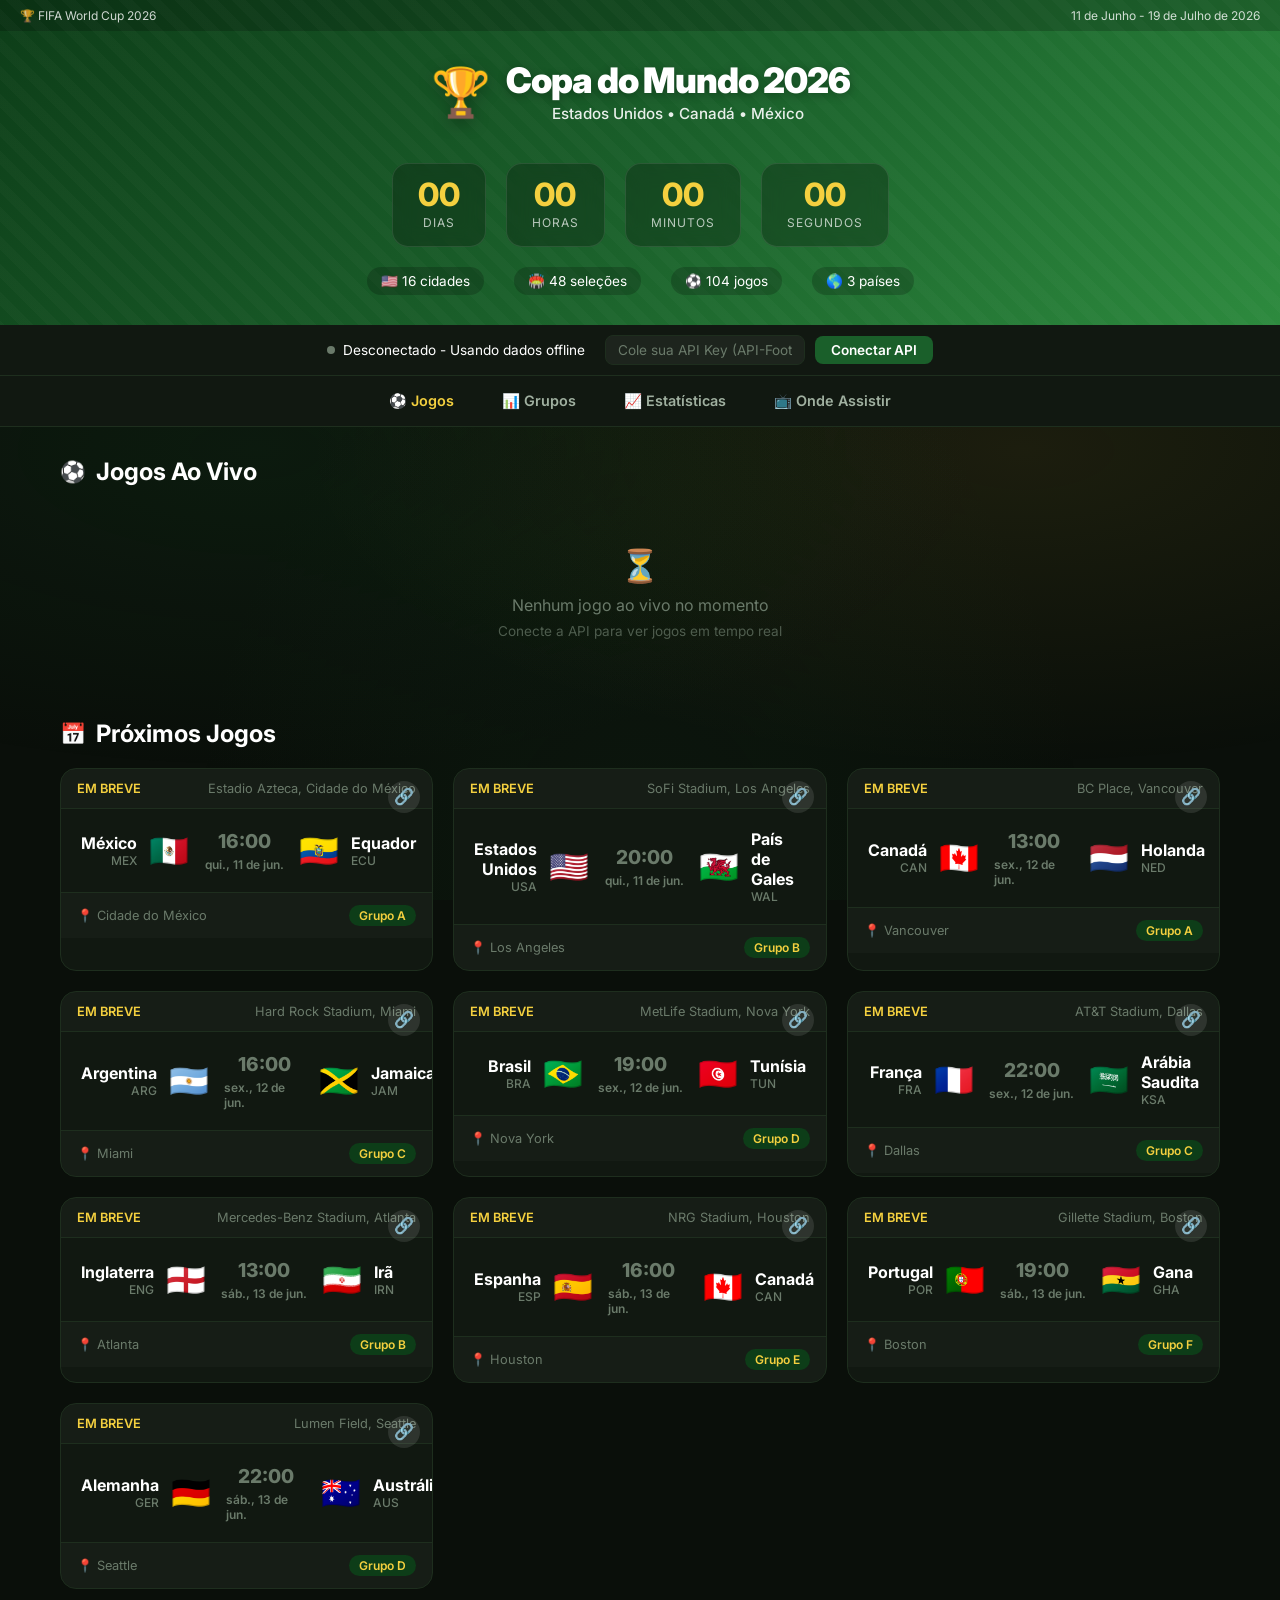
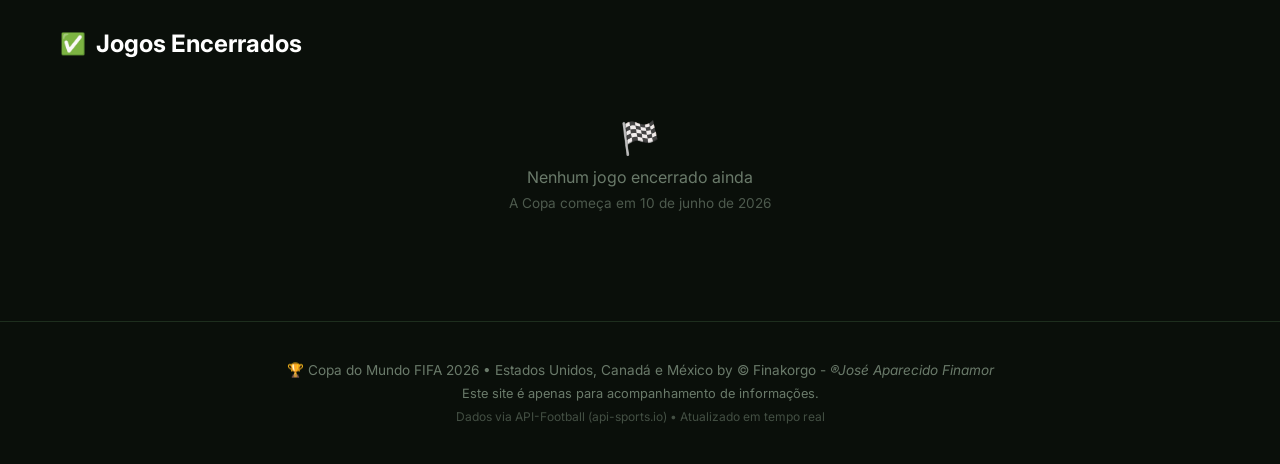
==== index.html @ 28d83dde "Fix footer copyright formatting in index.html" ====
<!DOCTYPE html>
<html lang="pt-BR">
<head>
    <meta charset="UTF-8">
    <meta name="viewport" content="width=device-width, initial-scale=1.0">
    <title>Copa do Mundo 2026 - Acompanhamento Ao Vivo</title>
    <meta name="description" content="Acompanhe a Copa do Mundo 2026 em tempo real. Placares, classificação, estatísticas e onde assistir.">
    <meta property="og:title" content="Copa do Mundo 2026 - Acompanhamento Ao Vivo">
    <meta property="og:description" content="Placares ao vivo, classificação e estatísticas da Copa 2026">
    <meta property="og:type" content="website">
    <link href="https://fonts.googleapis.com/css2?family=Inter:wght@300;400;500;600;700;800;900&display=swap" rel="stylesheet">
    <link href="css/custom.css" rel="stylesheet">
    
<base target="_blank">
</head>
<body>
    <div class="bg-pattern"></div>
    <header>
        <div class="header-top">
            <span>🏆 FIFA World Cup 2026</span>
            <span>11 de Junho - 19 de Julho de 2026</span>
        </div>
        <div class="header-main">
            <div class="logo-section">
                <div class="world-cup-badge">
                    <span class="trophy-icon">🏆</span>
                    <div class="title-group">
                        <h1>Copa do Mundo 2026</h1>
                        <div class="subtitle">Estados Unidos • Canadá • México</div>
                    </div>
                </div>
            </div>
            <div class="countdown-section" id="countdown">
                <div class="countdown-item"><span class="number" id="days">10</span><span class="label">Dias</span></div>
                <div class="countdown-item"><span class="number" id="hours">00</span><span class="label">Horas</span></div>
                <div class="countdown-item"><span class="number" id="minutes">00</span><span class="label">Minutos</span></div>
                <div class="countdown-item"><span class="number" id="seconds">00</span><span class="label">Segundos</span></div>
            </div>
            <div class="host-info">
                <span>🇺🇸 16 cidades</span><span>🏟️ 48 seleções</span><span>⚽ 104 jogos</span><span>🌎 3 países</span>
            </div>
        </div>
    </header>

    <div class="api-status-bar">
        <div class="status-indicator">
            <span class="status-dot" id="api-status-dot"></span>
            <span id="api-status-text">Desconectado - Usando dados offline</span>
        </div>
        <div style="display: flex; gap: 10px; align-items: center;">
            <input type="text" class="api-key-input" id="api-key-input" placeholder="Cole sua API Key (API-Football)">
            <button class="btn-connect" onclick="connectAPI()">Conectar API</button>
        </div>
        <span class="last-update" id="last-update"></span>
    </div>

    <nav class="nav-tabs">
        <button class="nav-tab active" onclick="showTab('jogos')">⚽ Jogos</button>
        <button class="nav-tab" onclick="showTab('grupos')">📊 Grupos</button>
        <button class="nav-tab" onclick="showTab('estatisticas')">📈 Estatísticas</button>
        <button class="nav-tab" onclick="showTab('onde-assistir')">📺 Onde Assistir</button>
    </nav>

    <main>
        <div id="jogos" class="tab-content active">
            <h2 class="section-title"><span class="icon">⚽</span> Jogos Ao Vivo</h2>
            <div class="matches-grid" id="matches-live"></div>
            <h2 class="section-title"><span class="icon">📅</span> Próximos Jogos</h2>
            <div class="matches-grid" id="matches-upcoming"></div>
            <h2 class="section-title"><span class="icon">✅</span> Jogos Encerrados</h2>
            <div class="matches-grid" id="matches-finished"></div>
        </div>
        <div id="grupos" class="tab-content">
            <h2 class="section-title"><span class="icon">📊</span> Classificação dos Grupos</h2>
            <div class="groups-grid" id="groups-container"></div>
        </div>
        <div id="estatisticas" class="tab-content">
            <h2 class="section-title"><span class="icon">📈</span> Estatísticas da Copa</h2>
            <div class="stats-grid" id="stats-container"></div>
        </div>
        <div id="onde-assistir" class="tab-content">
            <div class="broadcast-section">
                <div class="broadcast-title">📺 Onde Assistir a Copa 2026</div>
                <div class="broadcast-subtitle">Transmissões oficiais e licenciadas da FIFA World Cup 2026</div>
                <div class="broadcast-channels">
                    <div class="channel-badge"><span style="font-size:1.5rem">🇧🇷</span><div><div style="font-weight:700">Brasil</div><div style="font-size:0.8rem;opacity:0.7">Globo, Cazé TV, Sportv</div></div></div>
                    <div class="channel-badge"><span style="font-size:1.5rem">🇺🇸</span><div><div style="font-weight:700">Estados Unidos</div><div style="font-size:0.8rem;opacity:0.7">Fox Sports, Telemundo</div></div></div>
                    <div class="channel-badge"><span style="font-size:1.5rem">🇬🇧</span><div><div style="font-weight:700">Reino Unido</div><div style="font-size:0.8rem;opacity:0.7">BBC, ITV</div></div></div>
                    <div class="channel-badge"><span style="font-size:1.5rem">🇪🇸</span><div><div style="font-weight:700">Espanha</div><div style="font-size:0.8rem;opacity:0.7">RTVE, Mediapro</div></div></div>
                    <div class="channel-badge"><span style="font-size:1.5rem">🇩🇪</span><div><div style="font-weight:700">Alemanha</div><div style="font-size:0.8rem;opacity:0.7">ARD, ZDF, RTL</div></div></div>
                    <div class="channel-badge"><span style="font-size:1.5rem">🇫🇷</span><div><div style="font-weight:700">França</div><div style="font-size:0.8rem;opacity:0.7">TF1, beIN Sports</div></div></div>
                    <div class="channel-badge"><span style="font-size:1.5rem">🇦🇷</span><div><div style="font-weight:700">Argentina</div><div style="font-size:0.8rem;opacity:0.7">TyC Sports, TV Pública</div></div></div>
                    <div class="channel-badge"><span style="font-size:1.5rem">🇲🇽</span><div><div style="font-weight:700">México</div><div style="font-size:0.8rem;opacity:0.7">Televisa, TV Azteca</div></div></div>
                </div>
            </div>
            <div style="background: var(--bg-card); border: 1px solid var(--border); border-radius: 16px; padding: 24px; margin-bottom: 20px;">
                <h3 style="margin-bottom: 15px; color: var(--accent);">ℹ️ Informações Importantes</h3>
                <ul style="list-style: none; padding: 0; line-height: 2;">
                    <li>✅ <strong>Transmissões oficiais</strong> possuem os direitos exclusivos da FIFA</li>
                    <li>✅ <strong>Streaming gratuito</strong> disponível em alguns países via emissoras públicas</li>
                    <li>✅ <strong>FIFA+</strong> pode oferecer conteúdo complementar em algumas regiões</li>
                    <li>⚠️ <strong>Evite sites piratas</strong> - além de ilegal, pode conter malware</li>
                    <li>💡 <strong>VPN</strong> pode permitir acesso a transmissões gratuitas de outros países</li>
                </ul>
            </div>
        </div>
    </main>

    <div class="modal-overlay" id="share-modal">
        <div class="share-modal">
            <h3>🔗 Compartilhar Resultado</h3>
            <div class="match-preview" id="share-match-preview"></div>
            <div class="share-buttons">
                <a href="#" class="share-btn-social twitter" id="share-twitter" target="_blank"><span>🐦</span> Twitter/X</a>
                <a href="#" class="share-btn-social whatsapp" id="share-whatsapp" target="_blank"><span>💬</span> WhatsApp</a>
                <a href="#" class="share-btn-social facebook" id="share-facebook" target="_blank"><span>📘</span> Facebook</a>
                <a href="#" class="share-btn-social telegram" id="share-telegram" target="_blank"><span>✈️</span> Telegram</a>
                <button class="share-btn-social copy" onclick="copyToClipboard()"><span>📋</span> Copiar Link</button>
                <button class="share-btn-social copy" onclick="copyTextResult()"><span>📝</span> Copiar Texto</button>
            </div>
            <div class="copy-feedback" id="copy-feedback">✅ Copiado para a área de transferência!</div>
            <button class="close-btn" onclick="closeShareModal()">Fechar</button>
        </div>
    </div>

    <div class="toast" id="toast"></div>

    <footer>
        <p>🏆 Copa do Mundo FIFA 2026 • Estados Unidos, Canadá e México by &copy; Finakorgo -<em> &reg;José Aparecido Finamor</em></p>
        <p style="margin-top: 8px; font-size: 0.8rem;">Este site é apenas para acompanhamento de informações.</p>
        <p style="margin-top: 8px; font-size: 0.75rem; opacity: 0.6;">Dados via API-Football (api-sports.io) • Atualizado em tempo real</p>
    </footer>
    <script src="app/index.js"></script>
---- css/custom.css ----
/* Custom css ==^.^== created by José Aparecido Finamor - 01/06/2026*/
        * { margin: 0; padding: 0; box-sizing: border-box; }
        :root {
            --primary: #1a5f2a; --primary-light: #2d8a3e; --primary-dark: #0d3d18;
            --accent: #f4d03f; --accent-dark: #d4ac0d; --bg-dark: #0a0f0a;
            --bg-card: #111811; --bg-card-hover: #1a221a; --text-primary: #ffffff;
            --text-secondary: #a0b0a0; --text-muted: #6a7a6a; --border: #1e2e1e;
            --live: #e74c3c; --live-pulse: rgba(231,76,60,0.3); --success: #2ecc71;
        }
        body { font-family: 'Inter', sans-serif; background: var(--bg-dark); color: var(--text-primary); min-height: 100vh; overflow-x: hidden; }
        .bg-pattern { position: fixed; top: 0; left: 0; width: 100%; height: 100%; background: radial-gradient(ellipse at 20% 50%, rgba(26,95,42,0.15) 0%, transparent 50%), radial-gradient(ellipse at 80% 50%, rgba(244,208,63,0.08) 0%, transparent 50%), radial-gradient(ellipse at 50% 100%, rgba(26,95,42,0.1) 0%, transparent 50%); pointer-events: none; z-index: 0; }
        header { position: relative; z-index: 10; background: linear-gradient(135deg, var(--primary-dark) 0%, var(--primary) 50%, var(--primary-light) 100%); padding: 0; overflow: hidden; }
        .header-top { background: rgba(0,0,0,0.2); padding: 8px 20px; display: flex; justify-content: space-between; align-items: center; font-size: 12px; color: rgba(255,255,255,0.8); }
        .header-main { padding: 30px 20px; text-align: center; position: relative; }
        .header-main::before { content: ''; position: absolute; top: -50%; left: -50%; width: 200%; height: 200%; background: repeating-linear-gradient(45deg, transparent, transparent 10px, rgba(255,255,255,0.02) 10px, rgba(255,255,255,0.02) 20px); animation: slide 20s linear infinite; }
        @keyframes slide { 0% { transform: translate(0,0); } 100% { transform: translate(50px,50px); } }
        .logo-section { position: relative; z-index: 2; }
        .world-cup-badge { display: inline-flex; align-items: center; gap: 15px; margin-bottom: 15px; }
        .trophy-icon { font-size: 48px; filter: drop-shadow(0 4px 8px rgba(0,0,0,0.3)); }
        .title-group h1 { font-size: 2.2rem; font-weight: 900; letter-spacing: -1px; text-shadow: 0 2px 10px rgba(0,0,0,0.3); line-height: 1.1; }
        .title-group .subtitle { font-size: 0.95rem; font-weight: 500; opacity: 0.9; margin-top: 4px; }
        .countdown-section { position: relative; z-index: 2; margin-top: 25px; display: flex; justify-content: center; gap: 20px; flex-wrap: wrap; }
        .countdown-item { background: rgba(0,0,0,0.25); backdrop-filter: blur(10px); border: 1px solid rgba(255,255,255,0.1); border-radius: 16px; padding: 15px 25px; min-width: 80px; text-align: center; }
        .countdown-item .number { font-size: 2rem; font-weight: 800; color: var(--accent); display: block; line-height: 1; }
        .countdown-item .label { font-size: 0.75rem; text-transform: uppercase; letter-spacing: 1px; opacity: 0.7; margin-top: 5px; }
        .host-info { position: relative; z-index: 2; margin-top: 20px; display: flex; justify-content: center; gap: 30px; flex-wrap: wrap; font-size: 0.85rem; }
        .host-info span { display: flex; align-items: center; gap: 6px; background: rgba(0,0,0,0.2); padding: 6px 14px; border-radius: 20px; }
        .api-status-bar { position: relative; z-index: 10; background: var(--bg-card); border-bottom: 1px solid var(--border); padding: 10px 20px; display: flex; justify-content: center; align-items: center; gap: 20px; flex-wrap: wrap; font-size: 0.85rem; }
        .api-status-bar .status-indicator { display: flex; align-items: center; gap: 8px; }
        .api-status-bar .status-dot { width: 8px; height: 8px; border-radius: 50%; background: var(--text-muted); transition: all 0.3s ease; }
        .api-status-bar .status-dot.connected { background: var(--success); animation: pulse 2s infinite; }
        .api-status-bar .status-dot.error { background: var(--live); }
        .api-status-bar .api-key-input { background: rgba(255,255,255,0.05); border: 1px solid var(--border); border-radius: 8px; padding: 6px 12px; color: var(--text-primary); font-family: inherit; font-size: 0.85rem; width: 200px; outline: none; }
        .api-status-bar .api-key-input::placeholder { color: var(--text-muted); }
        .api-status-bar .btn-connect { background: var(--primary); border: none; border-radius: 8px; padding: 6px 16px; color: white; font-family: inherit; font-weight: 600; font-size: 0.85rem; cursor: pointer; transition: all 0.3s ease; }
        .api-status-bar .btn-connect:hover { background: var(--primary-light); }
        .api-status-bar .last-update { color: var(--text-muted); font-size: 0.8rem; }
        .nav-tabs { position: relative; z-index: 10; display: flex; justify-content: center; gap: 0; background: var(--bg-card); border-bottom: 1px solid var(--border); padding: 0 20px; overflow-x: auto; -webkit-overflow-scrolling: touch; }
        .nav-tab { padding: 16px 24px; cursor: pointer; font-weight: 600; font-size: 0.9rem; color: var(--text-secondary); border-bottom: 3px solid transparent; transition: all 0.3s ease; white-space: nowrap; background: none; border: none; font-family: inherit; }
        .nav-tab:hover { color: var(--text-primary); background: rgba(255,255,255,0.03); }
        .nav-tab.active { color: var(--accent); border-bottom-color: var(--accent); }
        main { position: relative; z-index: 5; max-width: 1200px; margin: 0 auto; padding: 30px 20px; }
        .section-title { font-size: 1.5rem; font-weight: 700; margin-bottom: 20px; display: flex; align-items: center; gap: 10px; }
        .section-title .icon { font-size: 1.3rem; }
        .matches-grid { display: grid; grid-template-columns: repeat(auto-fill, minmax(350px, 1fr)); gap: 20px; margin-bottom: 40px; }
        .match-card { background: var(--bg-card); border: 1px solid var(--border); border-radius: 16px; overflow: hidden; transition: all 0.3s ease; position: relative; }
        .match-card:hover { transform: translateY(-3px); border-color: var(--primary-light); box-shadow: 0 10px 40px rgba(26,95,42,0.15); }
        .match-card .share-btn { position: absolute; top: 12px; right: 12px; background: rgba(255,255,255,0.1); border: none; border-radius: 50%; width: 32px; height: 32px; display: flex; align-items: center; justify-content: center; cursor: pointer; color: var(--text-secondary); font-size: 1rem; transition: all 0.3s ease; z-index: 5; }
        .match-card .share-btn:hover { background: var(--primary); color: white; transform: scale(1.1); }
        .match-header { padding: 12px 16px; background: rgba(255,255,255,0.02); border-bottom: 1px solid var(--border); display: flex; justify-content: space-between; align-items: center; font-size: 0.8rem; }
        .match-status { display: flex; align-items: center; gap: 6px; font-weight: 600; }
        .status-live { color: var(--live); }
        .status-live .pulse { width: 8px; height: 8px; background: var(--live); border-radius: 50%; animation: pulse 2s infinite; }
        @keyframes pulse { 0%,100% { opacity: 1; transform: scale(1); box-shadow: 0 0 0 0 var(--live-pulse); } 50% { opacity: 0.7; transform: scale(1.1); box-shadow: 0 0 0 8px transparent; } }
        .status-finished { color: var(--text-muted); }
        .status-upcoming { color: var(--accent); }
        .match-time { color: var(--text-muted); }
        .match-body { padding: 20px; }
        .teams-row { display: flex; align-items: center; justify-content: space-between; gap: 15px; }
        .team { display: flex; align-items: center; gap: 12px; flex: 1; }
        .team.home { justify-content: flex-end; text-align: right; }
        .team.away { justify-content: flex-start; text-align: left; }
        .team-info { display: flex; flex-direction: column; }
        .team-name { font-weight: 700; font-size: 1rem; }
        .team-code { font-size: 0.75rem; color: var(--text-muted); font-weight: 500; }
        .score-section { display: flex; flex-direction: column; align-items: center; min-width: 80px; }
        .score-display { display: flex; align-items: center; gap: 8px; font-size: 1.8rem; font-weight: 800; }
        .score-divider { color: var(--text-muted); font-weight: 400; }
        .match-minute { font-size: 0.75rem; color: var(--live); font-weight: 600; margin-top: 4px; }
        .match-footer { padding: 12px 16px; background: rgba(255,255,255,0.02); border-top: 1px solid var(--border); display: flex; justify-content: space-between; align-items: center; font-size: 0.8rem; color: var(--text-muted); }
        .match-venue { display: flex; align-items: center; gap: 5px; }
        .match-group { background: var(--primary-dark); padding: 3px 10px; border-radius: 12px; font-size: 0.75rem; font-weight: 600; color: var(--accent); }
        .modal-overlay { position: fixed; top: 0; left: 0; width: 100%; height: 100%; background: rgba(0,0,0,0.7); backdrop-filter: blur(5px); z-index: 1000; display: none; align-items: center; justify-content: center; opacity: 0; transition: opacity 0.3s ease; }
        .modal-overlay.active { display: flex; opacity: 1; }
        .share-modal { background: var(--bg-card); border: 1px solid var(--border); border-radius: 20px; padding: 30px; max-width: 450px; width: 90%; transform: scale(0.9); transition: transform 0.3s ease; }
        .modal-overlay.active .share-modal { transform: scale(1); }
        .share-modal h3 { font-size: 1.3rem; margin-bottom: 8px; text-align: center; }
        .share-modal .match-preview { background: rgba(255,255,255,0.03); border-radius: 12px; padding: 16px; margin: 20px 0; text-align: center; font-size: 1.1rem; font-weight: 600; }
        .share-buttons { display: grid; grid-template-columns: repeat(2, 1fr); gap: 12px; margin-bottom: 20px; }
        .share-btn-social { display: flex; align-items: center; justify-content: center; gap: 10px; padding: 14px 16px; border-radius: 12px; border: 1px solid var(--border); background: rgba(255,255,255,0.03); color: var(--text-primary); font-family: inherit; font-weight: 600; font-size: 0.9rem; cursor: pointer; transition: all 0.3s ease; text-decoration: none; }
        .share-btn-social:hover { background: rgba(255,255,255,0.08); transform: translateY(-2px); }
        .share-btn-social.twitter { border-color: #1da1f2; color: #1da1f2; } .share-btn-social.twitter:hover { background: rgba(29,161,242,0.1); }
        .share-btn-social.whatsapp { border-color: #25d366; color: #25d366; } .share-btn-social.whatsapp:hover { background: rgba(37,211,102,0.1); }
        .share-btn-social.facebook { border-color: #4267B2; color: #4267B2; } .share-btn-social.facebook:hover { background: rgba(66,103,178,0.1); }
        .share-btn-social.telegram { border-color: #0088cc; color: #0088cc; } .share-btn-social.telegram:hover { background: rgba(0,136,204,0.1); }
        .share-btn-social.copy { border-color: var(--accent); color: var(--accent); } .share-btn-social.copy:hover { background: rgba(244,208,63,0.1); }
        .share-modal .close-btn { width: 100%; padding: 12px; background: var(--border); border: none; border-radius: 10px; color: var(--text-secondary); font-family: inherit; font-weight: 600; cursor: pointer; transition: all 0.3s ease; }
        .share-modal .close-btn:hover { background: var(--primary-dark); color: var(--text-primary); }
        .copy-feedback { text-align: center; color: var(--success); font-size: 0.85rem; margin-top: 8px; opacity: 0; transition: opacity 0.3s ease; }
        .copy-feedback.show { opacity: 1; }
        .groups-grid { display: grid; grid-template-columns: repeat(auto-fill, minmax(300px, 1fr)); gap: 20px; margin-bottom: 40px; }
        .group-card { background: var(--bg-card); border: 1px solid var(--border); border-radius: 16px; overflow: hidden; }
        .group-header { padding: 16px 20px; background: linear-gradient(135deg, var(--primary-dark), var(--primary)); font-weight: 700; font-size: 1.1rem; display: flex; justify-content: space-between; align-items: center; }
        .group-table { width: 100%; border-collapse: collapse; }
        .group-table th { padding: 12px 8px; font-size: 0.75rem; font-weight: 600; color: var(--text-muted); text-transform: uppercase; letter-spacing: 0.5px; border-bottom: 1px solid var(--border); text-align: center; }
        .group-table th:first-child { text-align: left; padding-left: 16px; }
        .group-table td { padding: 12px 8px; font-size: 0.9rem; border-bottom: 1px solid rgba(255,255,255,0.03); text-align: center; }
        .group-table td:first-child { text-align: left; padding-left: 16px; display: flex; align-items: center; gap: 10px; }
        .group-table tr:hover { background: rgba(255,255,255,0.02); }
        .group-table .position { width: 24px; height: 24px; border-radius: 50%; display: flex; align-items: center; justify-content: center; font-size: 0.75rem; font-weight: 700; flex-shrink: 0; }
        .pos-1 { background: rgba(244,208,63,0.2); color: var(--accent); } .pos-2 { background: rgba(244,208,63,0.1); color: var(--accent); } .pos-3 { background: rgba(255,255,255,0.05); color: var(--text-secondary); } .pos-4 { background: rgba(255,255,255,0.05); color: var(--text-secondary); }
        .points { font-weight: 800; color: var(--accent); }
        .stats-grid { display: grid; grid-template-columns: repeat(auto-fill, minmax(250px, 1fr)); gap: 20px; margin-bottom: 40px; }
        .stat-card { background: var(--bg-card); border: 1px solid var(--border); border-radius: 16px; padding: 24px; transition: all 0.3s ease; }
        .stat-card:hover { border-color: var(--primary-light); }
        .stat-header { display: flex; justify-content: space-between; align-items: center; margin-bottom: 20px; }
        .stat-title { font-size: 0.85rem; font-weight: 600; color: var(--text-secondary); text-transform: uppercase; letter-spacing: 1px; }
        .stat-icon { font-size: 1.5rem; }
        .stat-list { display: flex; flex-direction: column; gap: 12px; }
        .stat-item { display: flex; align-items: center; gap: 12px; padding: 8px 0; border-bottom: 1px solid rgba(255,255,255,0.03); }
        .stat-item:last-child { border-bottom: none; }
        .stat-rank { width: 28px; height: 28px; border-radius: 50%; background: var(--primary-dark); display: flex; align-items: center; justify-content: center; font-size: 0.8rem; font-weight: 700; color: var(--accent); flex-shrink: 0; }
        .stat-player { flex: 1; }
        .stat-player-name { font-weight: 600; font-size: 0.95rem; }
        .stat-player-team { font-size: 0.75rem; color: var(--text-muted); }
        .stat-value { font-weight: 800; font-size: 1.1rem; color: var(--accent); }
        .broadcast-section { background: linear-gradient(135deg, var(--primary-dark), var(--primary)); border-radius: 16px; padding: 30px; margin-bottom: 40px; text-align: center; }
        .broadcast-title { font-size: 1.3rem; font-weight: 700; margin-bottom: 10px; }
        .broadcast-subtitle { font-size: 0.9rem; opacity: 0.8; margin-bottom: 25px; }
        .broadcast-channels { display: flex; justify-content: center; gap: 20px; flex-wrap: wrap; }
        .channel-badge { background: rgba(0,0,0,0.3); backdrop-filter: blur(10px); border: 1px solid rgba(255,255,255,0.1); border-radius: 12px; padding: 12px 24px; display: flex; align-items: center; gap: 10px; font-weight: 600; transition: all 0.3s ease; }
        .channel-badge:hover { background: rgba(0,0,0,0.4); transform: translateY(-2px); }
        footer { position: relative; z-index: 5; text-align: center; padding: 40px 20px; border-top: 1px solid var(--border); color: var(--text-muted); font-size: 0.85rem; }
        .tab-content { display: none; } .tab-content.active { display: block; animation: fadeIn 0.4s ease; }
        @keyframes fadeIn { from { opacity: 0; transform: translateY(10px); } to { opacity: 1; transform: translateY(0); } }
        .toast { position: fixed; bottom: 30px; left: 50%; transform: translateX(-50%) translateY(100px); background: var(--primary-dark); border: 1px solid var(--primary-light); border-radius: 12px; padding: 14px 24px; color: white; font-weight: 600; font-size: 0.9rem; z-index: 2000; opacity: 0; transition: all 0.4s ease; box-shadow: 0 10px 40px rgba(0,0,0,0.4); }
        .toast.show { transform: translateX(-50%) translateY(0); opacity: 1; }
        @media (max-width: 768px) { .title-group h1 { font-size: 1.5rem; } .countdown-item { padding: 10px 18px; min-width: 65px; } .countdown-item .number { font-size: 1.5rem; } .matches-grid, .groups-grid, .stats-grid { grid-template-columns: 1fr; } .nav-tab { padding: 12px 16px; font-size: 0.85rem; } .score-display { font-size: 1.4rem; } .share-buttons { grid-template-columns: 1fr; } .api-status-bar { flex-direction: column; gap: 10px; } }
        ::-webkit-scrollbar { width: 8px; height: 8px; } ::-webkit-scrollbar-track { background: var(--bg-dark); } ::-webkit-scrollbar-thumb { background: var(--primary); border-radius: 4px; } ::-webkit-scrollbar-thumb:hover { background: var(--primary-light); }
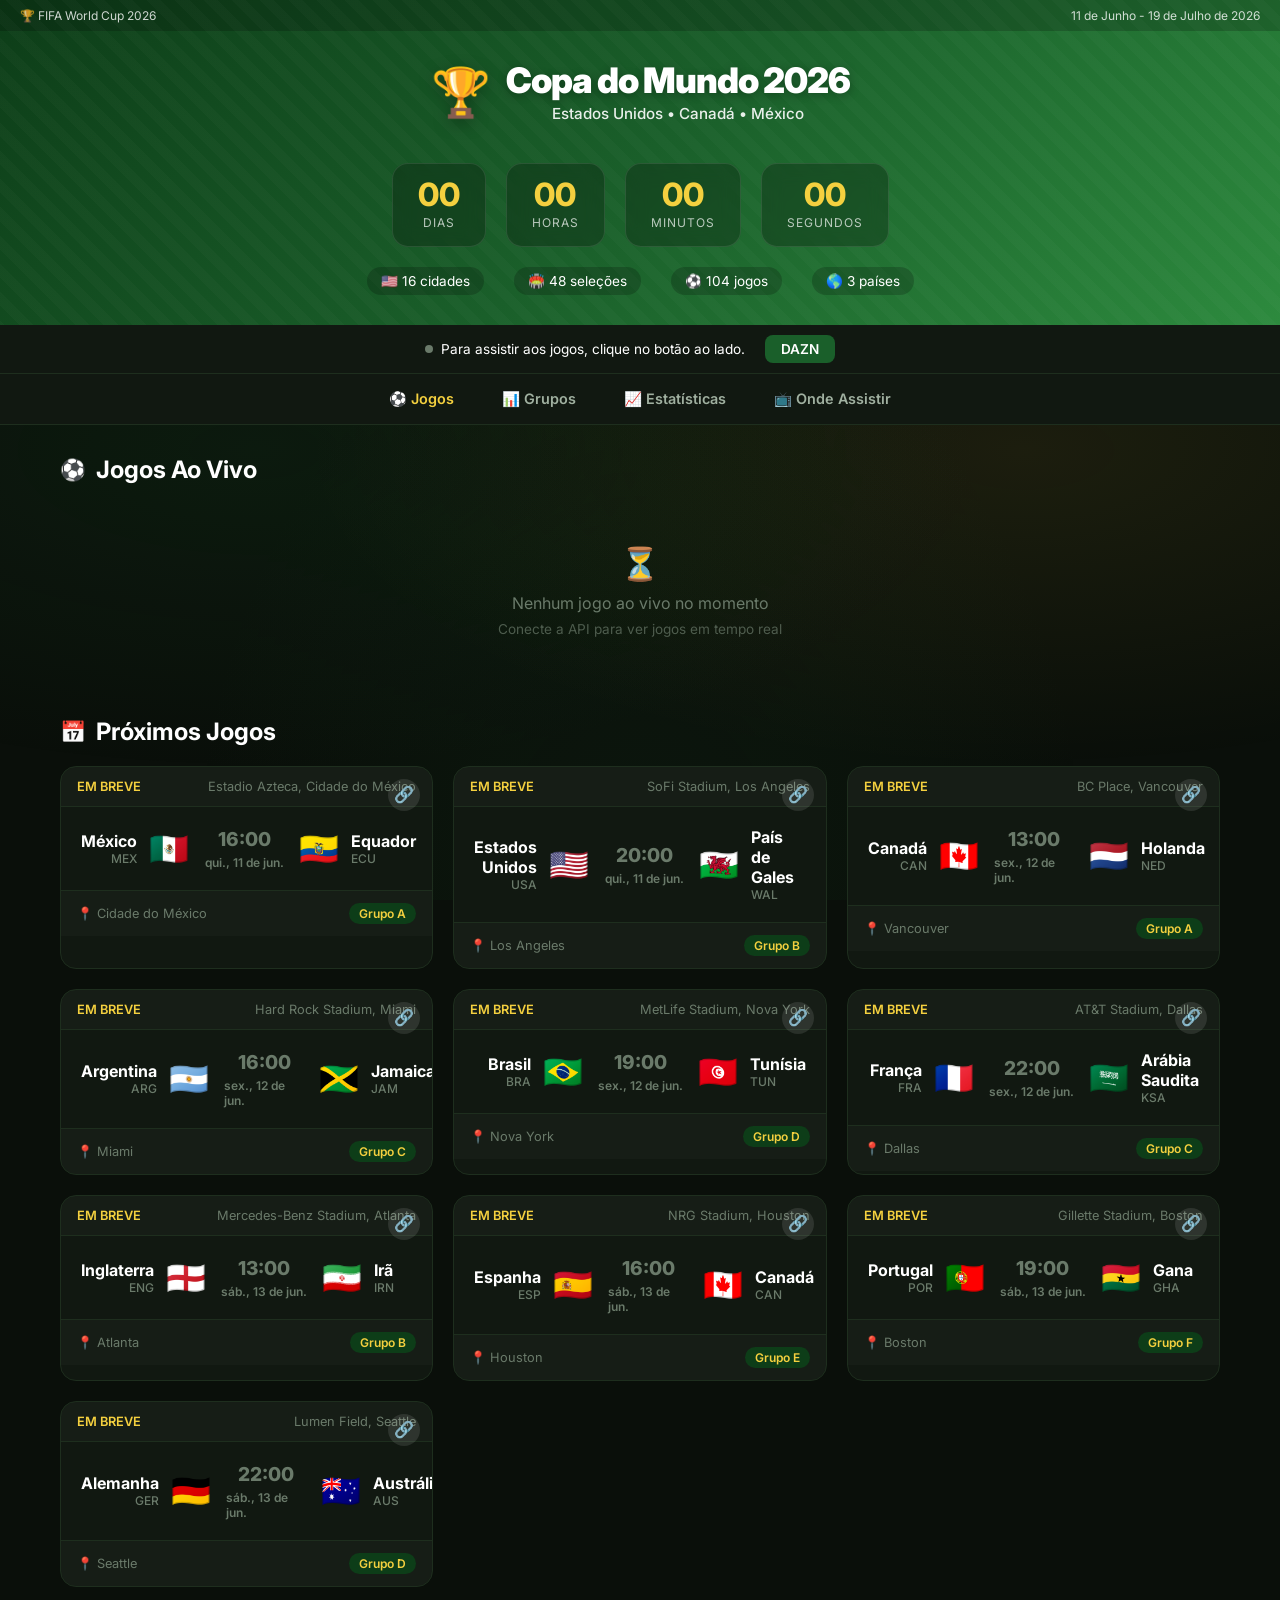
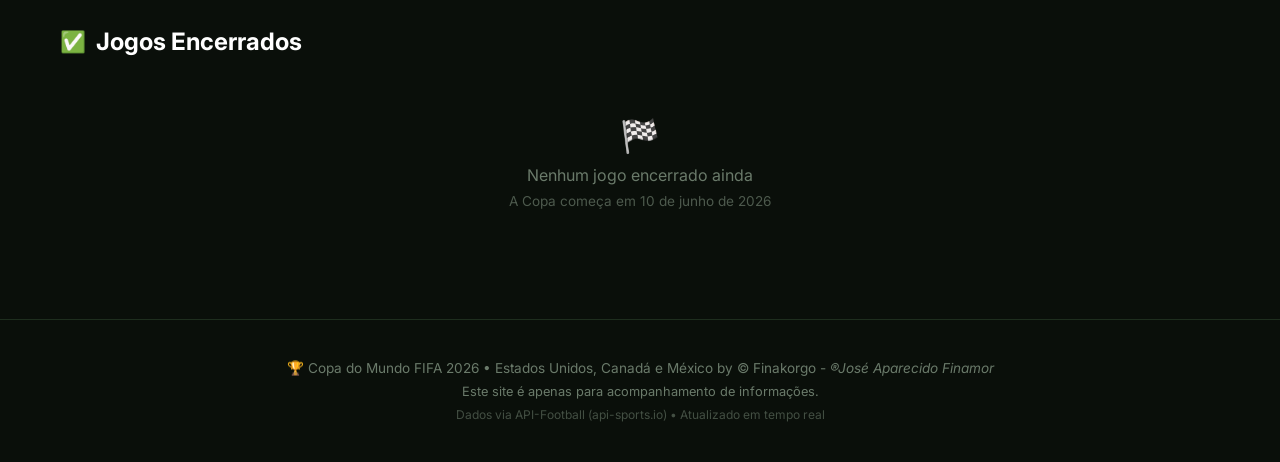
==== commit 34555e3e: "Update API status message and button in index.html" ====
--- a/index.html
+++ b/index.html
@@ -3,13 +3,27 @@
 <head>
     <meta charset="UTF-8">
     <meta name="viewport" content="width=device-width, initial-scale=1.0">
-    <title>Copa do Mundo 2026 - Acompanhamento Ao Vivo</title>
+    <title>🏆Copa do Mundo 2026 - Acompanhamento Ao Vivo</title>
     <meta name="description" content="Acompanhe a Copa do Mundo 2026 em tempo real. Placares, classificação, estatísticas e onde assistir.">
     <meta property="og:title" content="Copa do Mundo 2026 - Acompanhamento Ao Vivo">
     <meta property="og:description" content="Placares ao vivo, classificação e estatísticas da Copa 2026">
     <meta property="og:type" content="website">
     <link href="https://fonts.googleapis.com/css2?family=Inter:wght@300;400;500;600;700;800;900&display=swap" rel="stylesheet">
     <link href="css/custom.css" rel="stylesheet">
+    <script type="application/ld+json">
+   {
+     "@context": "https://schema.org",
+     "@type": "WebPage",
+     "author": {
+     "@type": "Person",
+     "name": "José Aparecido Finamor"
+    },
+      "copyrightHolder": {
+      "@type": "Finakorgo Co",
+      "name": "copa"
+    }
+    }
+    </script> 
     
 <base target="_blank">
 </head>
@@ -45,11 +59,10 @@
     <div class="api-status-bar">
         <div class="status-indicator">
             <span class="status-dot" id="api-status-dot"></span>
-            <span id="api-status-text">Desconectado - Usando dados offline</span>
+            <span id="api-status-text">Para assistir aos jogos, clique no botão ao lado.</span>
         </div>
-        <div style="display: flex; gap: 10px; align-items: center;">
-            <input type="text" class="api-key-input" id="api-key-input" placeholder="Cole sua API Key (API-Football)">
-            <button class="btn-connect" onclick="connectAPI()">Conectar API</button>
+        <div style="display: flex; gap: 10px; align-items: center;">            
+            <button class="btn-connect" onclick="connectAPI()">DAZN</button>
         </div>
         <span class="last-update" id="last-update"></span>
     </div>
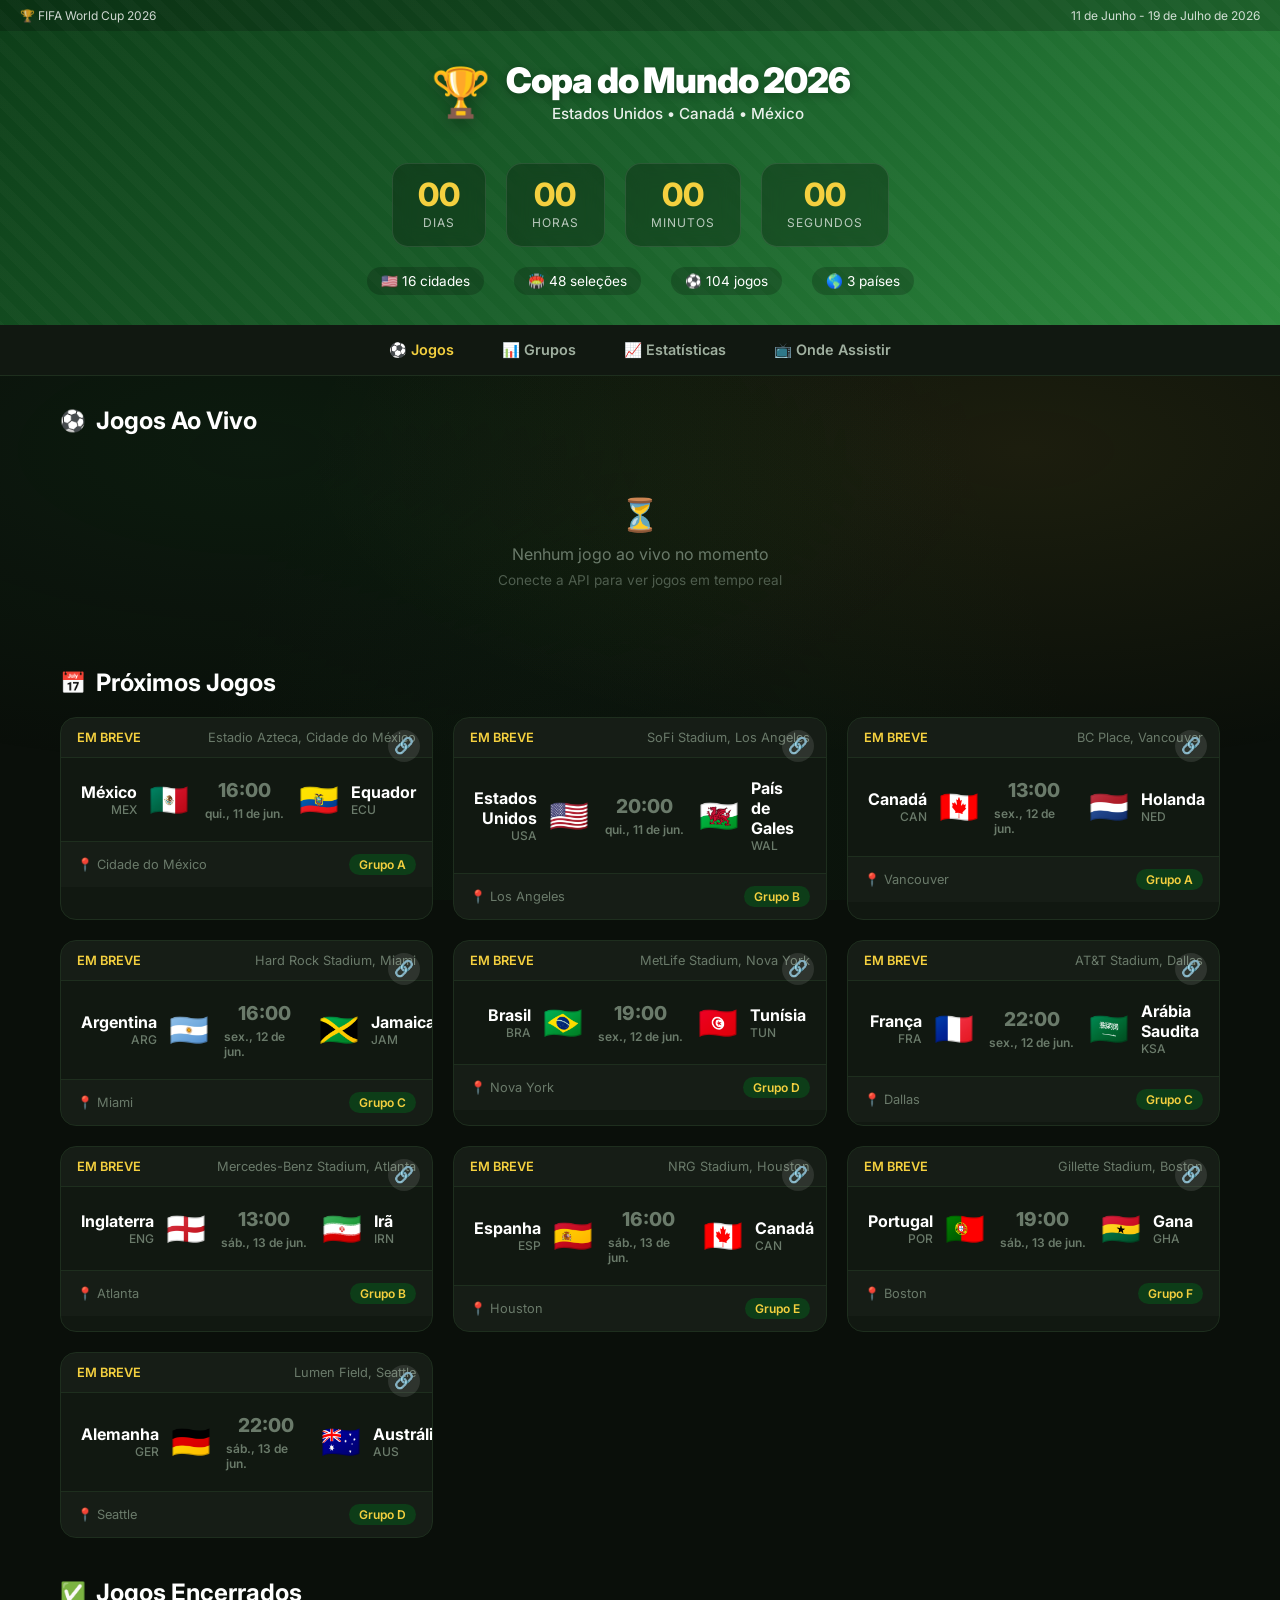
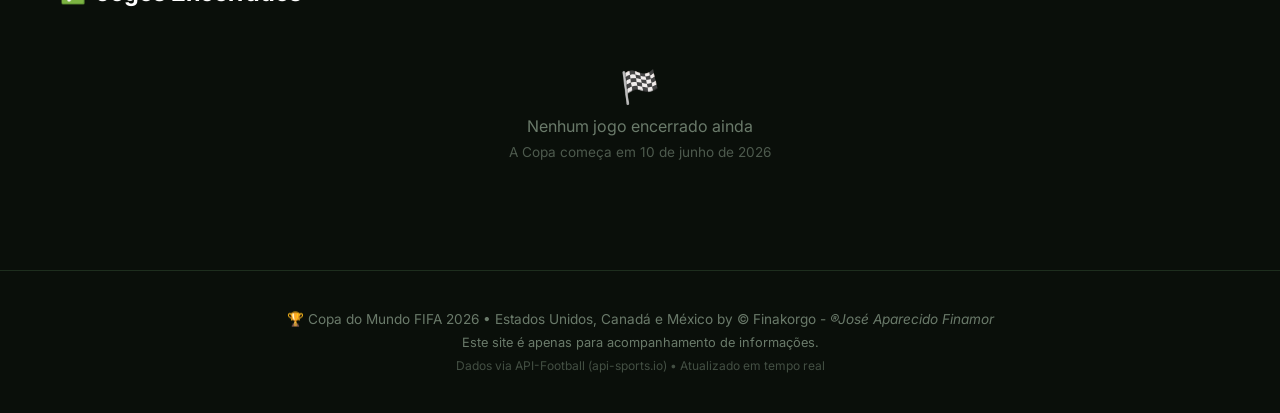
==== commit 8af4a504: "Comment out API status bar in index.html Commented out the API status bar section in index.html." ====
--- a/index.html
+++ b/index.html
@@ -56,7 +56,7 @@
         </div>
     </header>
 
-    <div class="api-status-bar">
+  <!--  <div class="api-status-bar">
         <div class="status-indicator">
             <span class="status-dot" id="api-status-dot"></span>
             <span id="api-status-text">Para assistir aos jogos, clique no botão ao lado.</span>
@@ -65,7 +65,7 @@
             <button class="btn-connect" onclick="connectAPI()">DAZN</button>
         </div>
         <span class="last-update" id="last-update"></span>
-    </div>
+    </div> -->
 
     <nav class="nav-tabs">
         <button class="nav-tab active" onclick="showTab('jogos')">⚽ Jogos</button>
@@ -77,7 +77,9 @@
     <main>
         <div id="jogos" class="tab-content active">
             <h2 class="section-title"><span class="icon">⚽</span> Jogos Ao Vivo</h2>
-            <div class="matches-grid" id="matches-live"></div>
+            <div class="matches-grid" id="matches-live">
+                <p>Testando...</p>
+            </div>
             <h2 class="section-title"><span class="icon">📅</span> Próximos Jogos</h2>
             <div class="matches-grid" id="matches-upcoming"></div>
             <h2 class="section-title"><span class="icon">✅</span> Jogos Encerrados</h2>
